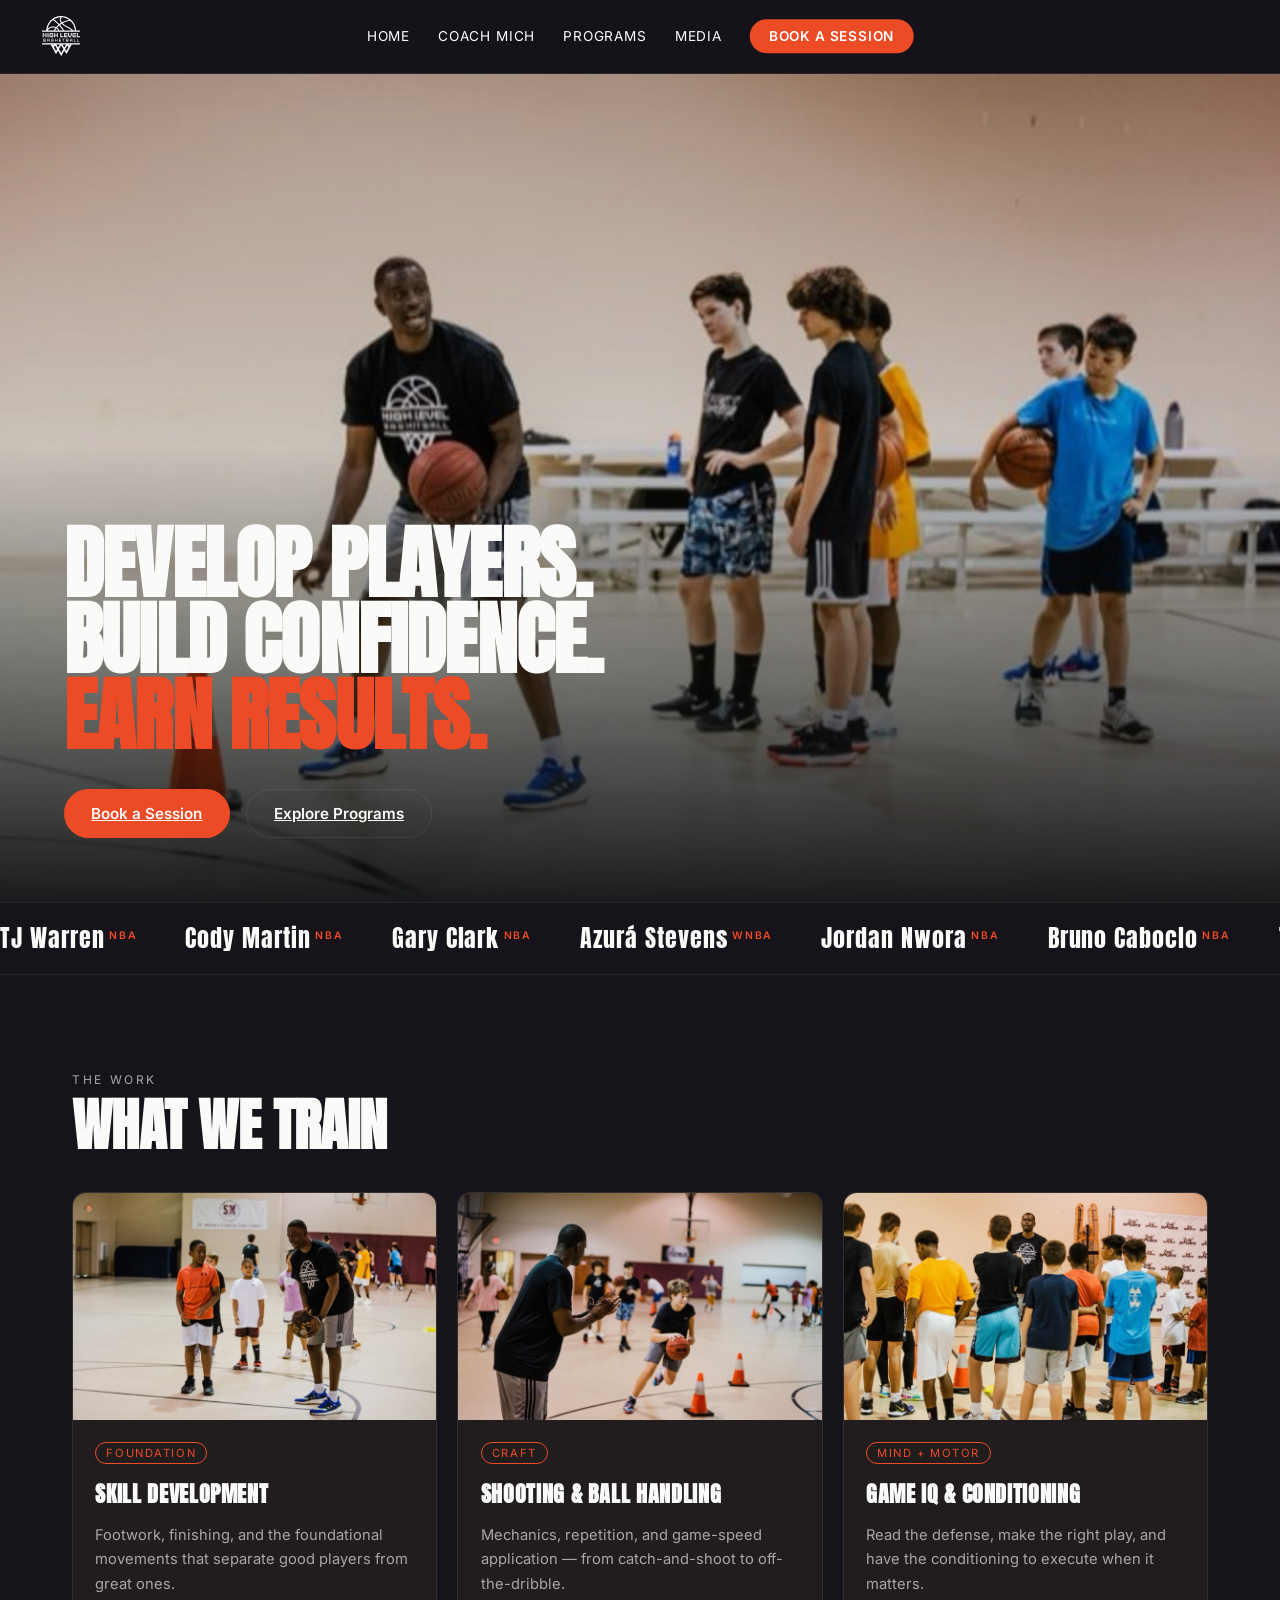
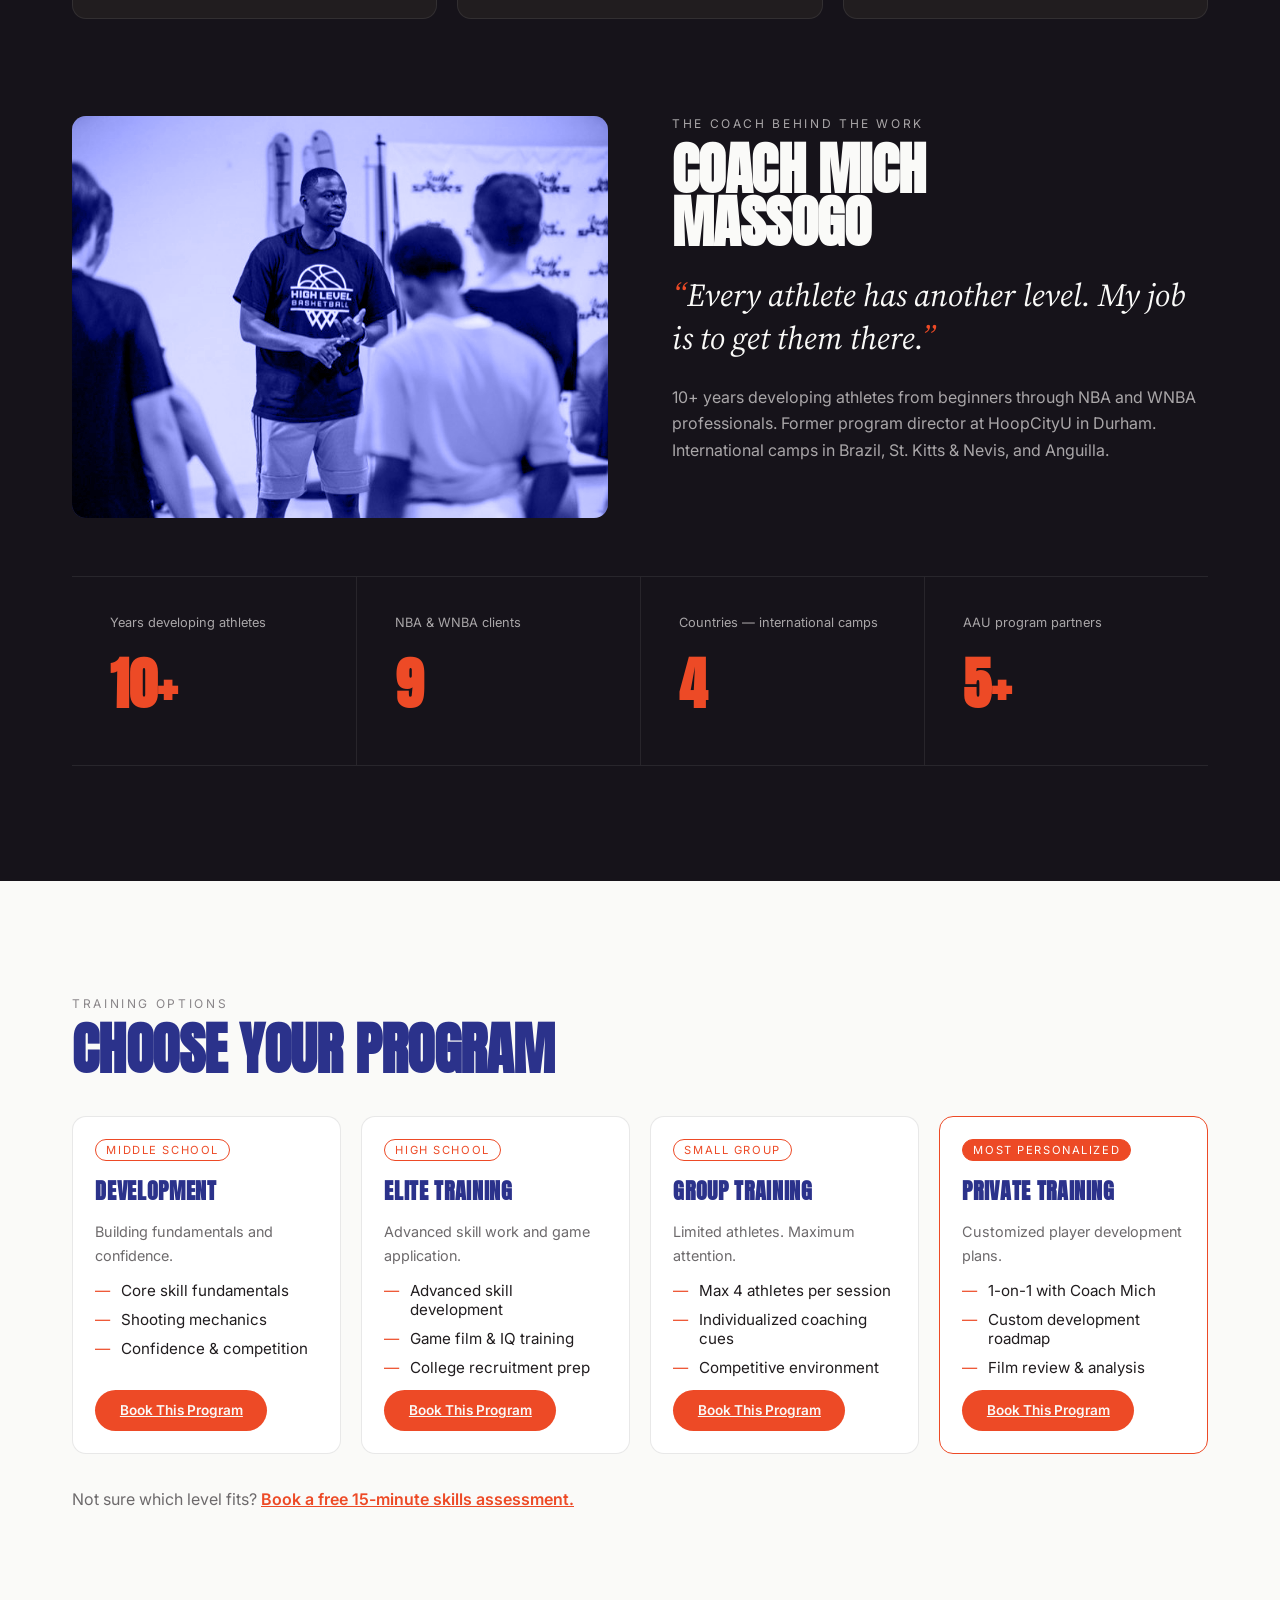
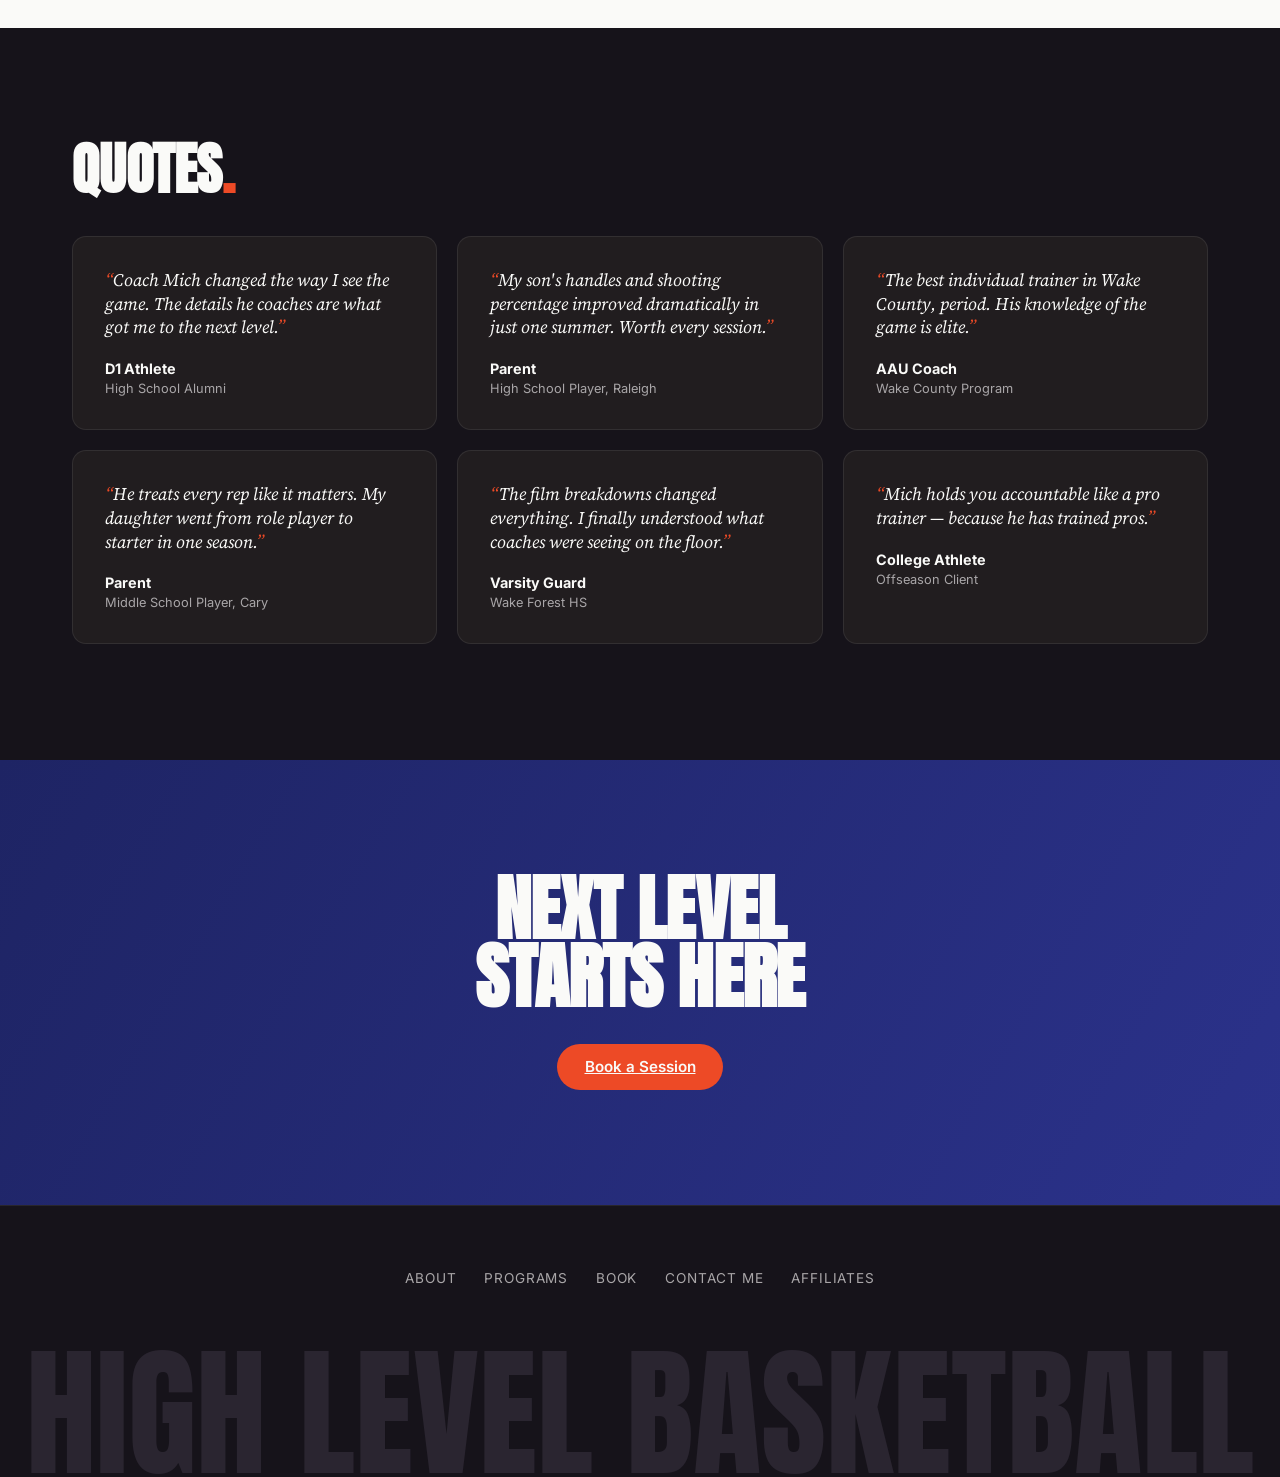
==== index.html @ a4c31bb7 "High Level Basketball site preview Co-Authored-By: Claude Fable 5 <noreply@anthropic.com>" ====
<!doctype html>
<html lang="en">
<head>
  <meta charset="utf-8">
  <meta name="viewport" content="width=device-width, initial-scale=1">
  <title>High Level Basketball — Player Development in Wake County, NC</title>
  <link rel="preconnect" href="https://fonts.googleapis.com">
  <link rel="preconnect" href="https://fonts.gstatic.com" crossorigin>
  <link href="https://fonts.googleapis.com/css2?family=Anton&family=Source+Serif+4:ital,opsz,wght@0,8..60,400;1,8..60,400;1,8..60,600&family=Inter:wght@400;500;600&display=swap" rel="stylesheet">
  <link rel="stylesheet" href="assets/custom.css">
  <style>
    * { margin: 0; box-sizing: border-box; }
    body { -webkit-font-smoothing: antialiased; }
    .wrap { max-width: 1200px; margin-inline: auto; padding-inline: clamp(1.25rem, 4vw, 2rem); }
    .muted { color: var(--hlt-ink-dim); line-height: 1.65; }
    .grid-2 { display: grid; gap: clamp(2rem, 5vw, 4rem); grid-template-columns: repeat(auto-fit, minmax(320px, 1fr)); align-items: center; }
    .card-thumb { aspect-ratio: 16/10; overflow: hidden; }
    .card-thumb img { width: 100%; height: 100%; object-fit: cover; transition: transform 600ms var(--hlt-ease); }
    .hlt-card:hover .card-thumb img { transform: scale(1.04); }
    .card-body { padding: 1.4rem; display: grid; gap: .85rem; justify-items: start; }
    .card-body h3 { font-family: var(--hlt-font-display); font-size: 1.35rem; letter-spacing: .03em; text-transform: uppercase; }
    .testimonials { display: grid; gap: 1.25rem; grid-template-columns: repeat(auto-fit, minmax(300px, 1fr)); }
    .t-card { background: var(--hlt-surface); border: 1px solid var(--hlt-line); border-radius: 14px; padding: 2rem; display: grid; gap: 1.25rem; align-content: start; }
    .t-card cite { font-style: normal; }
    .t-card cite strong { display: block; font-size: .9rem; }
    .t-card cite span { font-size: .8rem; color: var(--hlt-ink-dim); }
    .cta-band { background: linear-gradient(120deg, var(--hlt-blue-dark), var(--hlt-blue)); text-align: center; }
    .hero-logo { width: clamp(72px, 9vw, 110px); margin-bottom: 1.5rem; }
    .hero-loc { display: flex; align-items: center; gap: .5em; }
    .hero-loc::before { content: ''; width: 8px; height: 8px; border-radius: 50%; background: var(--hlt-accent); }
    /* Coach: text column starts at the top edge of the photo */
    #coach .grid-2 { align-items: start; }
    /* Programs: equal-height cards, CTA pinned to bottom so all
       "Book This Program" buttons sit on the same line per row */
    #programs .hlt-card { display: flex; flex-direction: column; }
    #programs .card-body { flex: 1; display: flex; flex-direction: column; align-items: flex-start; gap: .85rem; }
    #programs .card-body .hlt-btn { margin-top: auto; }
    /* Results fold-in: alumni wall + path (from the retired Results page) */
    .alumni-grid { display: grid; gap: 1px; background: var(--hlt-line); border: 1px solid var(--hlt-line); border-radius: 14px; overflow: hidden; grid-template-columns: repeat(auto-fill, minmax(220px, 1fr)); }
    .alum { background: var(--hlt-bg); padding: 1.6rem 1.5rem; display: grid; gap: .35rem; transition: background var(--hlt-dur) var(--hlt-ease); }
    .alum:hover { background: var(--hlt-surface); }
    .alum strong { font-family: var(--hlt-font-display); font-size: 1.25rem; letter-spacing: .03em; text-transform: uppercase; }
    .alum .league { font-size: .68rem; font-weight: 600; letter-spacing: .18em; color: var(--hlt-accent); }
    .alum.d1 .league, .alum.pro .league { color: var(--hlt-ink-dim); }
    a.alum-cta { text-decoration: none; color: inherit; background: var(--hlt-accent); }
    a.alum-cta:hover { background: var(--hlt-accent); filter: brightness(1.08); }
    a.alum-cta strong { color: #fff; }
    a.alum-cta .league { color: rgba(255,255,255,.85); }
  </style>
</head>
<body data-hlt-theme="dark">

  <nav class="hlt-nav">
    <a class="hlt-nav__logo" href="index.html"><img src="assets/hlb-logo-mono-white.svg" alt="High Level Basketball"></a>
    <div class="hlt-nav__links">
      <a href="index.html" aria-current="page">Home</a>
      <a href="#coach">Coach Mich</a>
      <a href="#programs">Programs</a>
      <a href="film-room.html">Media</a>
      <a class="hlt-btn" href="book.html" style="padding:.65em 1.4em">Book a Session</a>
    </div>
  </nav>

  <!-- HERO — fog film + fragment logo-build overlay + CSS text sequence.
       (The one-film cinematic take is archived at assets/video/hero-sequence.mp4;
       its hoop-energy moment is earmarked for reuse.) -->
  <header class="hlt-hero" id="hero">
    <div class="hlt-hero__media">
      <video autoplay muted playsinline poster="assets/img/hlb-photo-1.jpg">
        <source src="assets/hero-loop.mp4" type="video/mp4">
      </video>
    </div>
    <video class="hlt-brand-video" autoplay muted playsinline aria-hidden="true">
      <source src="assets/logo-build.mp4" type="video/mp4">
    </video>
    <div data-hlt-scrollseq>
      <h1 class="hlt-display" style="font-size:clamp(2.5rem,7vw,5rem)">
        <span class="hlt-seq" data-hlt-step="1">Develop players.</span><br>
        <span data-hlt-step="1" data-hlt-build="0.55" data-hlt-build-step="0.07">Build confidence.</span><br>
        <span class="hlt-seq" data-hlt-step="1" style="color:var(--hlt-accent); animation-delay:1.7s"><span class="hlt-earn" style="animation-delay:2.5s">Earn</span> results.</span>
      </h1>
      <div class="hlt-seq" data-hlt-step="1" style="display:flex; gap:1rem; margin-top:2.25rem; flex-wrap:wrap; animation-delay:2.9s">
        <a class="hlt-btn" href="book.html">Book a Session</a>
        <a class="hlt-btn hlt-btn--ghost" href="#programs">Explore Programs</a>
      </div>
    </div>
  </header>

  <!-- ALUMNI MARQUEE -->
  <div class="hlt-marquee" aria-label="Alumni">
    <div class="hlt-marquee__track">
      <span class="hlt-marquee__item">TJ Warren<small>NBA</small></span>
      <span class="hlt-marquee__item">Cody Martin<small>NBA</small></span>
      <span class="hlt-marquee__item">Gary Clark<small>NBA</small></span>
      <span class="hlt-marquee__item">Azurá Stevens<small>WNBA</small></span>
      <span class="hlt-marquee__item">Jordan Nwora<small>NBA</small></span>
      <span class="hlt-marquee__item">Bruno Caboclo<small>NBA</small></span>
      <span class="hlt-marquee__item">Terry Henderson<small>PRO</small></span>
      <span class="hlt-marquee__item">Dez Wells<small>D1</small></span>
      <span class="hlt-marquee__item">Cedric Simmons<small>NBA</small></span>
    </div>
    <div class="hlt-marquee__track" aria-hidden="true">
      <span class="hlt-marquee__item">TJ Warren<small>NBA</small></span>
      <span class="hlt-marquee__item">Cody Martin<small>NBA</small></span>
      <span class="hlt-marquee__item">Gary Clark<small>NBA</small></span>
      <span class="hlt-marquee__item">Azurá Stevens<small>WNBA</small></span>
      <span class="hlt-marquee__item">Jordan Nwora<small>NBA</small></span>
      <span class="hlt-marquee__item">Bruno Caboclo<small>NBA</small></span>
      <span class="hlt-marquee__item">Terry Henderson<small>PRO</small></span>
      <span class="hlt-marquee__item">Dez Wells<small>D1</small></span>
      <span class="hlt-marquee__item">Cedric Simmons<small>NBA</small></span>
    </div>
  </div>

  <!-- WHAT WE TRAIN -->
  <section class="hlt-section wrap" data-hlt-reveal style="padding-top:clamp(3.36rem,7.56vw,6.72rem); padding-bottom:clamp(1.68rem,3.78vw,3.36rem)">
    <p class="hlt-eyebrow" style="margin-bottom:.75rem">The work</p>
    <h2 class="hlt-display" style="font-size:clamp(2rem,5vw,3.5rem); margin-bottom:2.5rem">What we train</h2>
    <div class="hlt-cards">
      <article class="hlt-card">
        <div class="card-thumb"><img src="assets/img/hlb-photo-4.jpg" alt=""></div>
        <div class="card-body">
          <span class="hlt-card__tag">Foundation</span>
          <h3>Skill Development</h3>
          <p class="muted" style="font-size:.92rem">Footwork, finishing, and the foundational movements that separate good players from great ones.</p>
        </div>
      </article>
      <article class="hlt-card">
        <div class="card-thumb"><img src="assets/img/hlb-photo-2.jpg" alt=""></div>
        <div class="card-body">
          <span class="hlt-card__tag">Craft</span>
          <h3>Shooting &amp; Ball Handling</h3>
          <p class="muted" style="font-size:.92rem">Mechanics, repetition, and game-speed application — from catch-and-shoot to off-the-dribble.</p>
        </div>
      </article>
      <article class="hlt-card">
        <div class="card-thumb"><img src="assets/img/hlb-photo-7.jpg" alt=""></div>
        <div class="card-body">
          <span class="hlt-card__tag">Mind + Motor</span>
          <h3>Game IQ &amp; Conditioning</h3>
          <p class="muted" style="font-size:.92rem">Read the defense, make the right play, and have the conditioning to execute when it matters.</p>
        </div>
      </article>
    </div>
  </section>

  <!-- COACH -->
  <section id="coach" class="hlt-section wrap" data-hlt-reveal style="padding-top:clamp(1.68rem,3.78vw,3.36rem); padding-bottom:clamp(1rem,2.25vw,2rem)">
    <div class="grid-2">
      <div class="hlt-duotone" style="aspect-ratio:4/3">
        <img src="assets/img/hlb-photo-6.jpg" alt="Coach Mich Massogo coaching a group session">
      </div>
      <div>
        <p class="hlt-eyebrow" style="margin-bottom:.75rem">The coach behind the work</p>
        <h2 class="hlt-display" style="font-size:clamp(2rem,5vw,3.5rem)">Coach Mich<br>Massogo</h2>
        <p class="hlt-quote" style="margin:1.5rem 0">Every athlete has another level. My job is to get them there.</p>
        <p class="muted">10+ years developing athletes from beginners through NBA and WNBA professionals. Former program director at HoopCityU in Durham. International camps in Brazil, St. Kitts &amp; Nevis, and Anguilla.</p>
      </div>
    </div>
  </section>

  <!-- PROOF BAR -->
  <section class="hlt-section wrap" data-hlt-reveal style="padding-top:clamp(1rem,2.25vw,2rem)">
    <div class="hlt-stats">
      <div class="hlt-stat">
        <p class="hlt-stat__label">Years developing athletes</p>
        <p class="hlt-stat__value"><span data-hlt-count="10" data-hlt-suffix="+">0</span></p>
      </div>
      <div class="hlt-stat">
        <p class="hlt-stat__label">NBA &amp; WNBA clients</p>
        <p class="hlt-stat__value"><span data-hlt-count="9">0</span></p>
      </div>
      <div class="hlt-stat">
        <p class="hlt-stat__label">Countries — international camps</p>
        <p class="hlt-stat__value"><span data-hlt-count="4">0</span></p>
      </div>
      <div class="hlt-stat">
        <p class="hlt-stat__label">AAU program partners</p>
        <p class="hlt-stat__value"><span data-hlt-count="5" data-hlt-suffix="+">0</span></p>
      </div>
    </div>
  </section>

  <!-- PROGRAMS -->
  <section id="programs" class="hlt-section hlt-paper">
    <div class="wrap" data-hlt-reveal>
      <p class="hlt-eyebrow" style="margin-bottom:.75rem">Training options</p>
      <h2 class="hlt-display" style="font-size:clamp(2rem,5vw,3.5rem); color:var(--hlt-blue); margin-bottom:2.5rem">Choose your program</h2>
      <div class="hlt-cards" style="grid-template-columns:repeat(auto-fill,minmax(250px,1fr))">
        <article class="hlt-card">
          <div class="card-body">
            <span class="hlt-card__tag">Middle School</span>
            <h3 style="color:var(--hlt-blue)">Development</h3>
            <p class="muted" style="font-size:.9rem">Building fundamentals and confidence.</p>
            <ul class="hlt-list" style="color:#211d1f; font-size:.85rem">
              <li>Core skill fundamentals</li>
              <li>Shooting mechanics</li>
              <li>Confidence &amp; competition</li>
            </ul>
            <a class="hlt-btn" href="book.html" style="font-size:.85rem">Book This Program</a>
          </div>
        </article>
        <article class="hlt-card">
          <div class="card-body">
            <span class="hlt-card__tag">High School</span>
            <h3 style="color:var(--hlt-blue)">Elite Training</h3>
            <p class="muted" style="font-size:.9rem">Advanced skill work and game application.</p>
            <ul class="hlt-list" style="color:#211d1f; font-size:.85rem">
              <li>Advanced skill development</li>
              <li>Game film &amp; IQ training</li>
              <li>College recruitment prep</li>
            </ul>
            <a class="hlt-btn" href="book.html" style="font-size:.85rem">Book This Program</a>
          </div>
        </article>
        <article class="hlt-card">
          <div class="card-body">
            <span class="hlt-card__tag">Small Group</span>
            <h3 style="color:var(--hlt-blue)">Group Training</h3>
            <p class="muted" style="font-size:.9rem">Limited athletes. Maximum attention.</p>
            <ul class="hlt-list" style="color:#211d1f; font-size:.85rem">
              <li>Max 4 athletes per session</li>
              <li>Individualized coaching cues</li>
              <li>Competitive environment</li>
            </ul>
            <a class="hlt-btn" href="book.html" style="font-size:.85rem">Book This Program</a>
          </div>
        </article>
        <article class="hlt-card" style="border-color:var(--hlt-accent)">
          <div class="card-body">
            <span class="hlt-card__tag" style="background:var(--hlt-accent); color:#fff; border-color:var(--hlt-accent)">Most Personalized</span>
            <h3 style="color:var(--hlt-blue)">Private Training</h3>
            <p class="muted" style="font-size:.9rem">Customized player development plans.</p>
            <ul class="hlt-list" style="color:#211d1f; font-size:.85rem">
              <li>1-on-1 with Coach Mich</li>
              <li>Custom development roadmap</li>
              <li>Film review &amp; analysis</li>
            </ul>
            <a class="hlt-btn" href="book.html" style="font-size:.85rem">Book This Program</a>
          </div>
        </article>
      </div>
      <p class="muted" style="margin-top:2rem">Not sure which level fits? <a href="book.html" style="color:var(--hlt-accent); font-weight:600">Book a free 15-minute skills assessment.</a></p>
    </div>
  </section>

  <!-- QUOTES -->
  <section class="hlt-section wrap" data-hlt-reveal>
    <h2 class="hlt-display" style="font-size:clamp(2rem,5vw,3.5rem); margin-bottom:2.5rem">Quotes<span style="color:var(--hlt-accent)">.</span></h2>
    <div class="testimonials">
      <figure class="t-card">
        <blockquote class="hlt-quote" style="font-size:1.1rem">Coach Mich changed the way I see the game. The details he coaches are what got me to the next level.</blockquote>
        <cite><strong>D1 Athlete</strong><span>High School Alumni</span></cite>
      </figure>
      <figure class="t-card">
        <blockquote class="hlt-quote" style="font-size:1.1rem">My son's handles and shooting percentage improved dramatically in just one summer. Worth every session.</blockquote>
        <cite><strong>Parent</strong><span>High School Player, Raleigh</span></cite>
      </figure>
      <figure class="t-card">
        <blockquote class="hlt-quote" style="font-size:1.1rem">The best individual trainer in Wake County, period. His knowledge of the game is elite.</blockquote>
        <cite><strong>AAU Coach</strong><span>Wake County Program</span></cite>
      </figure>
      <!-- PLACEHOLDER QUOTES below — swap for real testimonials before launch -->
      <figure class="t-card">
        <blockquote class="hlt-quote" style="font-size:1.1rem">He treats every rep like it matters. My daughter went from role player to starter in one season.</blockquote>
        <cite><strong>Parent</strong><span>Middle School Player, Cary</span></cite>
      </figure>
      <figure class="t-card">
        <blockquote class="hlt-quote" style="font-size:1.1rem">The film breakdowns changed everything. I finally understood what coaches were seeing on the floor.</blockquote>
        <cite><strong>Varsity Guard</strong><span>Wake Forest HS</span></cite>
      </figure>
      <figure class="t-card">
        <blockquote class="hlt-quote" style="font-size:1.1rem">Mich holds you accountable like a pro trainer — because he has trained pros.</blockquote>
        <cite><strong>College Athlete</strong><span>Offseason Client</span></cite>
      </figure>
    </div>
  </section>

  <!-- CTA -->
  <section class="hlt-section cta-band">
    <div class="wrap" data-hlt-reveal>
      <h2 class="hlt-display" style="font-size:clamp(2.25rem,6vw,4.5rem)">Next Level<br>Starts Here</h2>
      <a class="hlt-btn" href="book.html" style="margin-top:2rem">Book a Session</a>
    </div>
  </section>

  <footer class="hlt-footer">
    <div class="wrap hlt-section--tight" style="display:flex; justify-content:center; align-items:center">
      <div class="hlt-nav__links" style="margin:0; white-space:nowrap">
        <a href="#coach">About</a>
        <a href="#programs">Programs</a>
        <a href="book.html">Book</a>
        <a href="#contact">Contact Me</a>
        <a href="#affiliates">Affiliates</a>
      </div>
    </div>
    <p class="hlt-footer__wordmark" aria-hidden="true">High Level Basketball</p>
  </footer>

  <script src="assets/custom.js"></script>
</body>
</html>
---- assets/custom.css ----
/* ============================================================
   HIGH LEVEL TRAINING — Design System (DUDA code injection)
   Deploy: DUDA > Site Settings > Site HTML > HEAD (inside <style>)
   Scope: all rules prefixed with .hlt- or targeting [data-hlt-*]
   so DUDA editor chrome is never affected.
   ============================================================ */

:root {
  /* Canvas — deepened from brand ink #211d1f */
  --hlt-bg: #16131a;
  --hlt-surface: #211d1f;
  --hlt-surface-2: #2a2530;
  --hlt-line: rgba(255, 255, 255, 0.08);

  /* Ink */
  --hlt-ink: #fafaf8;   /* brand paper */
  --hlt-ink-dim: #a9a6a8; /* brand gray */

  /* Brand accents (extracted from HLB logo + site tokens) */
  --hlt-accent: #ed4a26;        /* orange — action */
  --hlt-accent-ink: #fafaf8;
  --hlt-blue: #2b328b;          /* royal blue — atmosphere */
  --hlt-blue-dark: #1e2464;

  /* Type — matches live site stack */
  --hlt-font-display: 'Anton', 'Archivo', system-ui, sans-serif;
  --hlt-font-body: 'Inter', system-ui, sans-serif;
  --hlt-font-serif: 'Source Serif 4', Georgia, serif;

  /* Motion */
  --hlt-ease: cubic-bezier(0.22, 1, 0.36, 1);
  --hlt-dur: 360ms;
}

/* ---------- Base overrides on DUDA canvas ---------- */
[data-hlt-theme] body,
body[data-hlt-theme] {
  background: var(--hlt-bg);
  color: var(--hlt-ink);
  font-family: var(--hlt-font-body);
}

/* ---------- Display type ---------- */
.hlt-display {
  font-family: var(--hlt-font-display);
  font-weight: 800;
  text-transform: uppercase;
  letter-spacing: -0.01em;
  line-height: 0.95;
  font-size: clamp(2.75rem, 8vw, 7rem);
}

.hlt-eyebrow {
  font-size: 0.75rem;
  letter-spacing: 0.22em;
  text-transform: uppercase;
  color: var(--hlt-ink-dim);
}

/* ---------- Hero (VanMoof pattern) ---------- */
.hlt-hero {
  position: relative;
  min-height: 92svh;
  display: grid;
  align-content: end;
  padding: clamp(1.5rem, 5vw, 4rem);
  overflow: hidden;
  isolation: isolate;
}
.hlt-hero__media {
  position: absolute;
  inset: 0;
  z-index: -1;
}
.hlt-hero__media video,
.hlt-hero__media img {
  width: 100%;
  height: 100%;
  object-fit: cover;
}
/* Continuous push toward the hoop — runs from frame one through the
   whole headline sequence, layered over the footage's own camera move */
.hlt-hero__media video {
  animation: hlt-hero-push 13s linear forwards;
  transform-origin: 50% 42%;
  will-change: transform;
}
@keyframes hlt-hero-push {
  from { transform: scale(1); }
  to   { transform: scale(1.16); }
}
@media (prefers-reduced-motion: reduce) {
  .hlt-hero__media video { animation: none; }
}
.hlt-hero__media::after {
  content: '';
  position: absolute;
  inset: 0;
  background: linear-gradient(180deg, rgba(10,11,13,.25) 0%, rgba(10,11,13,.05) 45%, rgba(10,11,13,.92) 100%);
}

/* ---------- Stat trio (Resend pattern) ---------- */
.hlt-stats {
  display: grid;
  grid-template-columns: repeat(auto-fit, minmax(220px, 1fr));
  border-block: 1px solid var(--hlt-line);
}
.hlt-stat {
  padding: clamp(1.5rem, 3vw, 3rem);
  border-inline-start: 1px solid var(--hlt-line);
  display: flex;
  flex-direction: column;
}
.hlt-stat:first-child { border-inline-start: 0; }
.hlt-stat__label {
  font-size: 0.8rem;
  color: var(--hlt-ink-dim);
  /* label takes the slack so every value sits on the same line
     regardless of how many lines the label wraps to */
  margin-bottom: auto;
  padding-bottom: 0.75rem;
}
.hlt-stat__value {
  font-family: var(--hlt-font-display);
  font-size: clamp(2rem, 4.5vw, 3.5rem);
  font-weight: 700;
  color: var(--hlt-accent);
  font-variant-numeric: tabular-nums;
}

/* ---------- Program cards (Webflow/ClassPass pattern) ---------- */
.hlt-cards {
  display: grid;
  grid-template-columns: repeat(auto-fill, minmax(280px, 1fr));
  gap: 1.25rem;
}
.hlt-card {
  background: var(--hlt-surface);
  border: 1px solid var(--hlt-line);
  border-radius: 14px;
  overflow: hidden;
  transition: transform var(--hlt-dur) var(--hlt-ease), border-color var(--hlt-dur) var(--hlt-ease);
}
.hlt-card:hover {
  transform: translateY(-6px);
  border-color: rgba(255, 255, 255, 0.2);
}
.hlt-card__tag {
  display: inline-block;
  font-size: 0.7rem;
  letter-spacing: 0.14em;
  text-transform: uppercase;
  color: var(--hlt-accent);
  border: 1px solid currentColor;
  border-radius: 999px;
  padding: 0.25em 0.9em;
}

/* ---------- Buttons ---------- */
.hlt-btn {
  display: inline-flex;
  align-items: center;
  gap: 0.6em;
  font-family: var(--hlt-font-body);
  font-weight: 600;
  font-size: 0.95rem;
  padding: 0.9em 1.8em;
  border-radius: 999px;
  background: var(--hlt-accent);
  color: var(--hlt-accent-ink);
  border: 0;
  cursor: pointer;
  transition: transform var(--hlt-dur) var(--hlt-ease), filter var(--hlt-dur) var(--hlt-ease);
}
.hlt-btn:hover { transform: translateY(-2px); filter: brightness(1.08); }
.hlt-btn--ghost {
  background: transparent;
  color: var(--hlt-ink);
  border: 1px solid var(--hlt-line);
}

/* ---------- Scroll entrance (JS adds .is-in) ---------- */
[data-hlt-reveal] {
  opacity: 0;
  transform: translateY(24px);
  transition: opacity 600ms var(--hlt-ease), transform 600ms var(--hlt-ease);
}
[data-hlt-reveal].is-in {
  opacity: 1;
  transform: none;
}

@media (prefers-reduced-motion: reduce) {
  [data-hlt-reveal] { opacity: 1; transform: none; transition: none; }
  .hlt-card, .hlt-btn { transition: none; }
}

/* ============================================================
   v0.2 — concept components (nav, marquee, duotone, quote,
   paper section, forms, footer)
   ============================================================ */

/* ---------- Nav ---------- */
.hlt-nav {
  position: sticky;
  position: -webkit-sticky;
  top: 0;
  z-index: 50;
  display: flex;
  align-items: center;
  gap: 2rem;
  padding: 0.9rem clamp(1.25rem, 4vw, 2.5rem);
  background: color-mix(in srgb, var(--hlt-bg) 82%, transparent);
  backdrop-filter: blur(14px);
  -webkit-backdrop-filter: blur(14px);
  border-bottom: 1px solid var(--hlt-line);
}
.hlt-nav__logo img { height: 44px; width: auto; display: block; }
.hlt-nav__links {
  display: flex;
  gap: 1.75rem;
  margin-inline-start: auto;
  align-items: center;
}
.hlt-nav__links a {
  color: var(--hlt-ink-dim);
  text-decoration: none;
  font-size: 0.85rem;
  letter-spacing: 0.06em;
  text-transform: uppercase;
  transition: color var(--hlt-dur) var(--hlt-ease);
}
.hlt-nav__links a:hover, .hlt-nav__links a[aria-current="page"] { color: var(--hlt-ink); }
/* top nav bar links: bright white (footer reuse keeps the dimmer tone) */
.hlt-nav .hlt-nav__links a { color: #ffffff; }
/* nav links centered on the page; logo stays left-justified */
.hlt-nav .hlt-nav__links {
  position: absolute;
  left: 50%;
  top: 50%;
  transform: translate(-50%, -50%);
  margin: 0;
  white-space: nowrap;
}

/* ---------- Marquee (alumni ticker) ---------- */
.hlt-marquee {
  overflow: hidden;
  border-block: 1px solid var(--hlt-line);
  padding-block: 1.1rem;
  display: flex;
}
.hlt-marquee__track {
  display: flex;
  gap: 3rem;
  flex-shrink: 0;
  min-width: 100%;
  justify-content: space-around;
  align-items: baseline;
  animation: hlt-marquee 32s linear infinite;
  padding-inline-end: 3rem;
}
.hlt-marquee:hover .hlt-marquee__track { animation-play-state: paused; }
.hlt-marquee__item {
  font-family: var(--hlt-font-display);
  font-size: 1.5rem;
  letter-spacing: 0.04em;
  white-space: nowrap;
  color: var(--hlt-ink);
}
.hlt-marquee__item small {
  font-family: var(--hlt-font-body);
  font-size: 0.65rem;
  font-weight: 600;
  letter-spacing: 0.18em;
  color: var(--hlt-accent);
  vertical-align: super;
  margin-inline-start: 0.4em;
}
@keyframes hlt-marquee { to { transform: translateX(-100%); } }
@media (prefers-reduced-motion: reduce) {
  .hlt-marquee__track { animation: none; }
}

/* ---------- Duotone imagery ---------- */
.hlt-duotone {
  position: relative;
  overflow: hidden;
  border-radius: 14px;
  isolation: isolate;
}
.hlt-duotone img {
  display: block;
  width: 100%;
  height: 100%;
  object-fit: cover;
  filter: grayscale(1) contrast(1.05);
}
.hlt-duotone::after {
  content: '';
  position: absolute;
  inset: 0;
  background: var(--hlt-blue);
  mix-blend-mode: color;
}
.hlt-duotone--orange::after { background: var(--hlt-accent); }

/* ---------- Serif pull-quote ---------- */
.hlt-quote {
  font-family: var(--hlt-font-serif);
  font-style: italic;
  font-size: clamp(1.35rem, 2.6vw, 2rem);
  line-height: 1.35;
  color: var(--hlt-ink);
}
.hlt-quote::before { content: '\201C'; color: var(--hlt-accent); }
.hlt-quote::after { content: '\201D'; color: var(--hlt-accent); }

/* ---------- Paper (light) section ---------- */
.hlt-paper {
  background: #fafaf8;
  color: #211d1f;
}
.hlt-paper .hlt-eyebrow { color: #8a8689; }
.hlt-paper .hlt-card {
  background: #ffffff;
  border-color: rgba(33, 29, 31, 0.1);
}
.hlt-paper .muted, .hlt-paper .hlt-stat__label { color: #6d6a6c; }

/* ---------- Section rhythm ---------- */
.hlt-section { padding-block: clamp(4rem, 9vw, 8rem); }
.hlt-section--tight { padding-block: clamp(2.5rem, 5vw, 4rem); }

/* ---------- Price row ---------- */
.hlt-price {
  font-family: var(--hlt-font-display);
  font-size: 1.6rem;
  color: var(--hlt-ink);
}
.hlt-price small { font-family: var(--hlt-font-body); font-size: 0.8rem; color: var(--hlt-ink-dim); }

/* ---------- Feature list ---------- */
.hlt-list { list-style: none; padding: 0; margin: 0; display: grid; gap: 0.6rem; }
.hlt-list li { display: flex; gap: 0.7em; align-items: baseline; font-size: 0.95rem; }
.hlt-list li::before { content: '—'; color: var(--hlt-accent); flex-shrink: 0; }

/* ---------- Form (Book page) ---------- */
.hlt-field { display: grid; gap: 0.45rem; }
.hlt-field label {
  font-size: 0.72rem;
  letter-spacing: 0.16em;
  text-transform: uppercase;
  color: var(--hlt-ink-dim);
}
.hlt-field input, .hlt-field select, .hlt-field textarea {
  background: var(--hlt-surface);
  border: 1px solid var(--hlt-line);
  border-radius: 10px;
  color: var(--hlt-ink);
  font: inherit;
  padding: 0.85em 1em;
  transition: border-color var(--hlt-dur) var(--hlt-ease);
}
.hlt-field input:focus, .hlt-field select:focus, .hlt-field textarea:focus {
  outline: none;
  border-color: var(--hlt-accent);
}

/* ---------- Big footer wordmark ---------- */
.hlt-footer { border-top: 1px solid var(--hlt-line); overflow: hidden; }
.hlt-footer__wordmark {
  text-align: center;
  font-family: var(--hlt-font-display);
  font-size: clamp(3rem, 11vw, 9rem);
  line-height: 0.9;
  text-transform: uppercase;
  color: var(--hlt-surface-2);
  white-space: nowrap;
  user-select: none;
}

/* ============================================================
   v0.3 — hero smoke-intro sequence
   Brand wordmark condenses out of the fog, dissolves, then the
   headline lines materialize in turn and persist.
   ============================================================ */
.hlt-smoke-brand {
  position: absolute;
  inset: 0;
  display: grid;
  place-items: center;
  text-align: center;
  pointer-events: none;
  opacity: 0;
  animation: hlt-smoke-brand 6.6s ease-in-out forwards;
}

/* Higgsfield logo-build film overlay: white-on-dark footage screened
   over the hero fog video, so the dark ground vanishes and only the
   machine + emblem read. Plays once; final frame is empty dark. */
.hlt-brand-video {
  position: absolute;
  left: 50%;
  top: 40%;
  transform: translate(-50%, -50%);
  width: min(74%, 880px);
  mix-blend-mode: screen;
  pointer-events: none;
  /* crush the film's near-black ground to true black so the screen
     blend leaves no visible rectangle over the fog */
  filter: contrast(1.18) brightness(0.92);
  transition: opacity 1.2s var(--hlt-ease), visibility 0s 1.2s;
}
.hlt-brand-video.is-done { opacity: 0; visibility: hidden; }
@keyframes hlt-smoke-brand {
  0%   { opacity: 0; filter: blur(28px); letter-spacing: 0.18em; transform: scale(1.12); }
  48%  { opacity: 1; filter: blur(0);    letter-spacing: 0.02em; transform: scale(1); }
  68%  { opacity: 1; filter: blur(0); }
  100% { opacity: 0; filter: blur(16px); transform: scale(1.03); }
}

/* "Constructed" line — reversed deconstruction: letters start scattered
   in space (JS assigns per-letter --bx/--by/--br offsets) and converge
   into position like a structure assembling. */
/* hide the raw line from first paint until JS has split it into
   individually-hidden letters — prevents a ghost flash before scripts
   at the end of the document execute */
[data-hlt-build] { opacity: 0; }
[data-hlt-build].is-split { opacity: 1; }

/* scroll-gated sequences: with zero delays, animations would start
   running at first paint and be caught mid-flight when the end-of-body
   script pauses them (a frozen ghost). Pause them at the stylesheet
   level instead — the per-step JS sets inline animation-play-state:
   running, which overrides this. Reduced-motion CSS (animation: none,
   opacity: 1) is unaffected. */
[data-hlt-scrollseq] .hlt-seq,
[data-hlt-scrollseq] .hlt-build-letter,
[data-hlt-scrollseq] .hlt-earn {
  animation-play-state: paused;
}
.hlt-build-word { display: inline-block; white-space: nowrap; }
.hlt-build-letter {
  display: inline-block;
  opacity: 0;
  animation: hlt-build-in 0.75s cubic-bezier(0.22, 1, 0.36, 1) forwards;
}
@keyframes hlt-build-in {
  0% {
    opacity: 0;
    transform: translate(var(--bx, 0), var(--by, -0.7em)) rotate(var(--br, 0deg)) scale(1.08);
    filter: blur(7px);
  }
  55%  { opacity: 1; filter: blur(1px); }
  82%  { transform: translate(0, 0.04em) rotate(0deg) scale(0.995); filter: blur(0); }
  100% { opacity: 1; transform: none; filter: none; }
}

/* "Earn" emphasis — one flash, grows, returns to normal size.
   will-change promotes the span to its own layer so the text scales as
   a composited texture (no per-frame re-rasterization jitter); the curve
   is a single smooth rise-and-fall with no intermediate waypoints. */
.hlt-earn {
  display: inline-block;
  transform-origin: center bottom;
  will-change: transform, filter;
  backface-visibility: hidden;
  animation: hlt-earn-pop 1.2s cubic-bezier(0.35, 0, 0.25, 1) forwards;
}
@keyframes hlt-earn-pop {
  0%   { transform: scale(1);    filter: brightness(1); }
  30%  { transform: scale(1.18); filter: brightness(2.2) saturate(0.45); }
  100% { transform: scale(1);    filter: brightness(1); }
}

.hlt-seq {
  display: inline-block;
  opacity: 0;
  animation: hlt-smoke-in 1.4s var(--hlt-ease) forwards;
}
@keyframes hlt-smoke-in {
  from { opacity: 0; filter: blur(20px); transform: translateY(16px) scale(1.04); }
  60%  { opacity: 1; }
  to   { opacity: 1; filter: blur(0); transform: none; }
}

@media (prefers-reduced-motion: reduce) {
  .hlt-smoke-brand { animation: none; opacity: 0; }
  .hlt-seq, .hlt-build-letter { animation: none; opacity: 1; filter: none; transform: none; }
  .hlt-earn { animation: none; transform: none; }
}

/* ============================================================
   v0.4 — Film Room gallery: filter pills, masonry grid, lightbox
   ============================================================ */
.hlt-filters { display: flex; gap: 0.6rem; flex-wrap: wrap; }
.hlt-filter {
  font: 600 0.78rem/1 var(--hlt-font-body);
  letter-spacing: 0.12em;
  text-transform: uppercase;
  color: var(--hlt-ink-dim);
  background: transparent;
  border: 1px solid var(--hlt-line);
  border-radius: 999px;
  padding: 0.65em 1.3em;
  cursor: pointer;
  transition: color var(--hlt-dur) var(--hlt-ease), border-color var(--hlt-dur) var(--hlt-ease);
}
.hlt-filter:hover { color: var(--hlt-ink); }
.hlt-filter.is-active { color: var(--hlt-accent); border-color: var(--hlt-accent); }

.hlt-gallery { columns: 3 280px; column-gap: 1rem; }
.hlt-gallery__item {
  break-inside: avoid;
  margin-bottom: 1rem;
  position: relative;
  border-radius: 12px;
  overflow: hidden;
  cursor: zoom-in;
  background: var(--hlt-surface);
}
.hlt-gallery__item img, .hlt-gallery__item video {
  display: block;
  width: 100%;
  transition: transform 600ms var(--hlt-ease), opacity var(--hlt-dur) var(--hlt-ease);
}
.hlt-gallery__item:hover img, .hlt-gallery__item:hover video { transform: scale(1.04); }
.hlt-gallery__item.is-hidden { display: none; }
.hlt-gallery__item .tag {
  position: absolute;
  left: 0.75rem;
  bottom: 0.75rem;
  font: 600 0.62rem/1 var(--hlt-font-body);
  letter-spacing: 0.16em;
  text-transform: uppercase;
  color: #fff;
  background: rgba(22, 19, 26, 0.72);
  backdrop-filter: blur(6px);
  border-radius: 999px;
  padding: 0.5em 1em;
  pointer-events: none;
}
.hlt-gallery__item .play {
  position: absolute;
  inset: 0;
  display: grid;
  place-items: center;
  pointer-events: none;
}
.hlt-gallery__item .play::after {
  content: '';
  width: 56px; height: 56px;
  border-radius: 50%;
  background: rgba(237, 74, 38, 0.92);
  clip-path: none;
  background-image: linear-gradient(0,transparent,transparent);
}
.hlt-gallery__item .play::before {
  content: '';
  position: absolute;
  z-index: 1;
  width: 0; height: 0;
  border-style: solid;
  border-width: 10px 0 10px 17px;
  border-color: transparent transparent transparent #fff;
  translate: 3px 0;
}

.hlt-lightbox {
  position: fixed;
  inset: 0;
  z-index: 100;
  display: none;
  place-items: center;
  background: rgba(10, 8, 12, 0.94);
  backdrop-filter: blur(8px);
  padding: clamp(1rem, 4vw, 3rem);
}
.hlt-lightbox.is-open { display: grid; }
.hlt-lightbox img, .hlt-lightbox video {
  max-width: min(92vw, 1200px);
  max-height: 84vh;
  border-radius: 12px;
}
.hlt-lightbox__close, .hlt-lightbox__nav {
  position: absolute;
  background: rgba(255, 255, 255, 0.08);
  border: 1px solid var(--hlt-line);
  color: var(--hlt-ink);
  border-radius: 50%;
  width: 46px; height: 46px;
  font-size: 1.2rem;
  line-height: 1;
  cursor: pointer;
  display: grid;
  place-items: center;
  transition: background var(--hlt-dur) var(--hlt-ease);
}
.hlt-lightbox__close:hover, .hlt-lightbox__nav:hover { background: rgba(237, 74, 38, 0.85); }
.hlt-lightbox__close { top: 1.25rem; right: 1.25rem; }
.hlt-lightbox__nav.prev { left: 1.25rem; top: 50%; translate: 0 -50%; }
.hlt-lightbox__nav.next { right: 1.25rem; top: 50%; translate: 0 -50%; }


/* anchor targets clear the sticky nav */
section[id], header[id] { scroll-margin-top: 84px; }

/* ============================================================
   v0.7 — contact popover: materializes from the trigger point.
   Fields assemble as scattered fragments (the site's signature
   motion), backdrop fogs the page, orange pulse on landing.
   ============================================================ */
.hlt-contact { position: absolute; inset: 0; z-index: 120; }
.hlt-contact[hidden] { display: none; }
.hlt-contact__backdrop {
  position: absolute;
  inset: 0;
  background: rgba(10, 8, 12, 0.55);
  backdrop-filter: blur(0px);
  -webkit-backdrop-filter: blur(0px);
  opacity: 0;
  transition: opacity 0.45s var(--hlt-ease), backdrop-filter 0.45s var(--hlt-ease);
}
.hlt-contact.is-in .hlt-contact__backdrop {
  opacity: 1;
  backdrop-filter: blur(7px);
  -webkit-backdrop-filter: blur(7px);
}
.hlt-contact__panel {
  position: absolute;
  width: min(94vw, 420px);
  background: var(--hlt-surface);
  border: 1px solid var(--hlt-line);
  border-radius: 18px;
  padding: 1.6rem;
  display: grid;
  gap: 0.95rem;
  transform-origin: 50% 110%; /* grows up out of the trigger */
  opacity: 0;
}
.hlt-contact.is-in .hlt-contact__panel {
  animation: hlt-pop-in 0.55s var(--hlt-ease) forwards,
             hlt-pop-pulse 0.9s var(--hlt-ease) 0.75s;
}
.hlt-contact.is-closing .hlt-contact__panel {
  opacity: 1;
  animation: hlt-pop-out 0.28s var(--hlt-ease) forwards;
}
.hlt-contact.is-closing .hlt-contact__backdrop { opacity: 0; backdrop-filter: blur(0); -webkit-backdrop-filter: blur(0); }
@keyframes hlt-pop-in {
  0%   { opacity: 0; transform: scale(0.82); filter: blur(12px); }
  100% { opacity: 1; transform: scale(1); filter: none; }
}
@keyframes hlt-pop-out {
  to { opacity: 0; transform: scale(0.9); filter: blur(10px); }
}
@keyframes hlt-pop-pulse {
  0%   { box-shadow: 0 0 0 0 rgba(237, 74, 38, 0.55); }
  100% { box-shadow: 0 0 0 22px rgba(237, 74, 38, 0); }
}
.hlt-contact__panel .frag { opacity: 0; }
.hlt-contact.is-in .frag {
  animation: hlt-frag-in 0.6s cubic-bezier(0.22, 1, 0.36, 1) forwards;
}
@keyframes hlt-frag-in {
  0%   { opacity: 0; transform: translate(var(--fx, 0), var(--fy, 16px)) rotate(var(--fr, 0deg)); filter: blur(7px); }
  60%  { opacity: 1; }
  100% { opacity: 1; transform: none; filter: none; }
}
.hlt-contact__close {
  position: absolute;
  top: 0.8rem;
  right: 0.8rem;
  width: 34px;
  height: 34px;
  border-radius: 50%;
  border: 1px solid var(--hlt-line);
  background: transparent;
  color: var(--hlt-ink);
  font-size: 1.1rem;
  line-height: 1;
  cursor: pointer;
  display: grid;
  place-items: center;
}
.hlt-contact__close:hover { background: var(--hlt-accent); border-color: var(--hlt-accent); }
.hlt-contact__title {
  font-family: var(--hlt-font-display);
  font-size: 1.6rem;
  text-transform: uppercase;
  letter-spacing: 0.02em;
}
.hlt-contact__check {
  display: flex;
  align-items: center;
  gap: 0.6em;
  font-size: 0.9rem;
  cursor: pointer;
  user-select: none;
}
.hlt-contact__check input {
  appearance: none;
  width: 20px;
  height: 20px;
  border: 1px solid var(--hlt-line);
  border-radius: 6px;
  background: var(--hlt-bg);
  cursor: pointer;
  display: grid;
  place-items: center;
  transition: border-color var(--hlt-dur) var(--hlt-ease), background var(--hlt-dur) var(--hlt-ease);
}
.hlt-contact__check input:checked { background: var(--hlt-accent); border-color: var(--hlt-accent); }
.hlt-contact__check input:checked::after {
  content: '';
  width: 10px; height: 6px;
  border: 2px solid #fff;
  border-top: 0; border-right: 0;
  transform: rotate(-45deg) translateY(-1px);
}
/* inputs at 16px so iOS never zoom-jumps the keyboard */
.hlt-contact__panel input, .hlt-contact__panel textarea { font-size: 16px; }
.hlt-contact__sent {
  text-align: center;
  display: grid;
  gap: 0.6rem;
  padding: 1.5rem 0;
}
@media (prefers-reduced-motion: reduce) {
  .hlt-contact.is-in .hlt-contact__panel,
  .hlt-contact.is-in .frag { animation: none; opacity: 1; }
  .hlt-contact__backdrop { transition: none; }
}
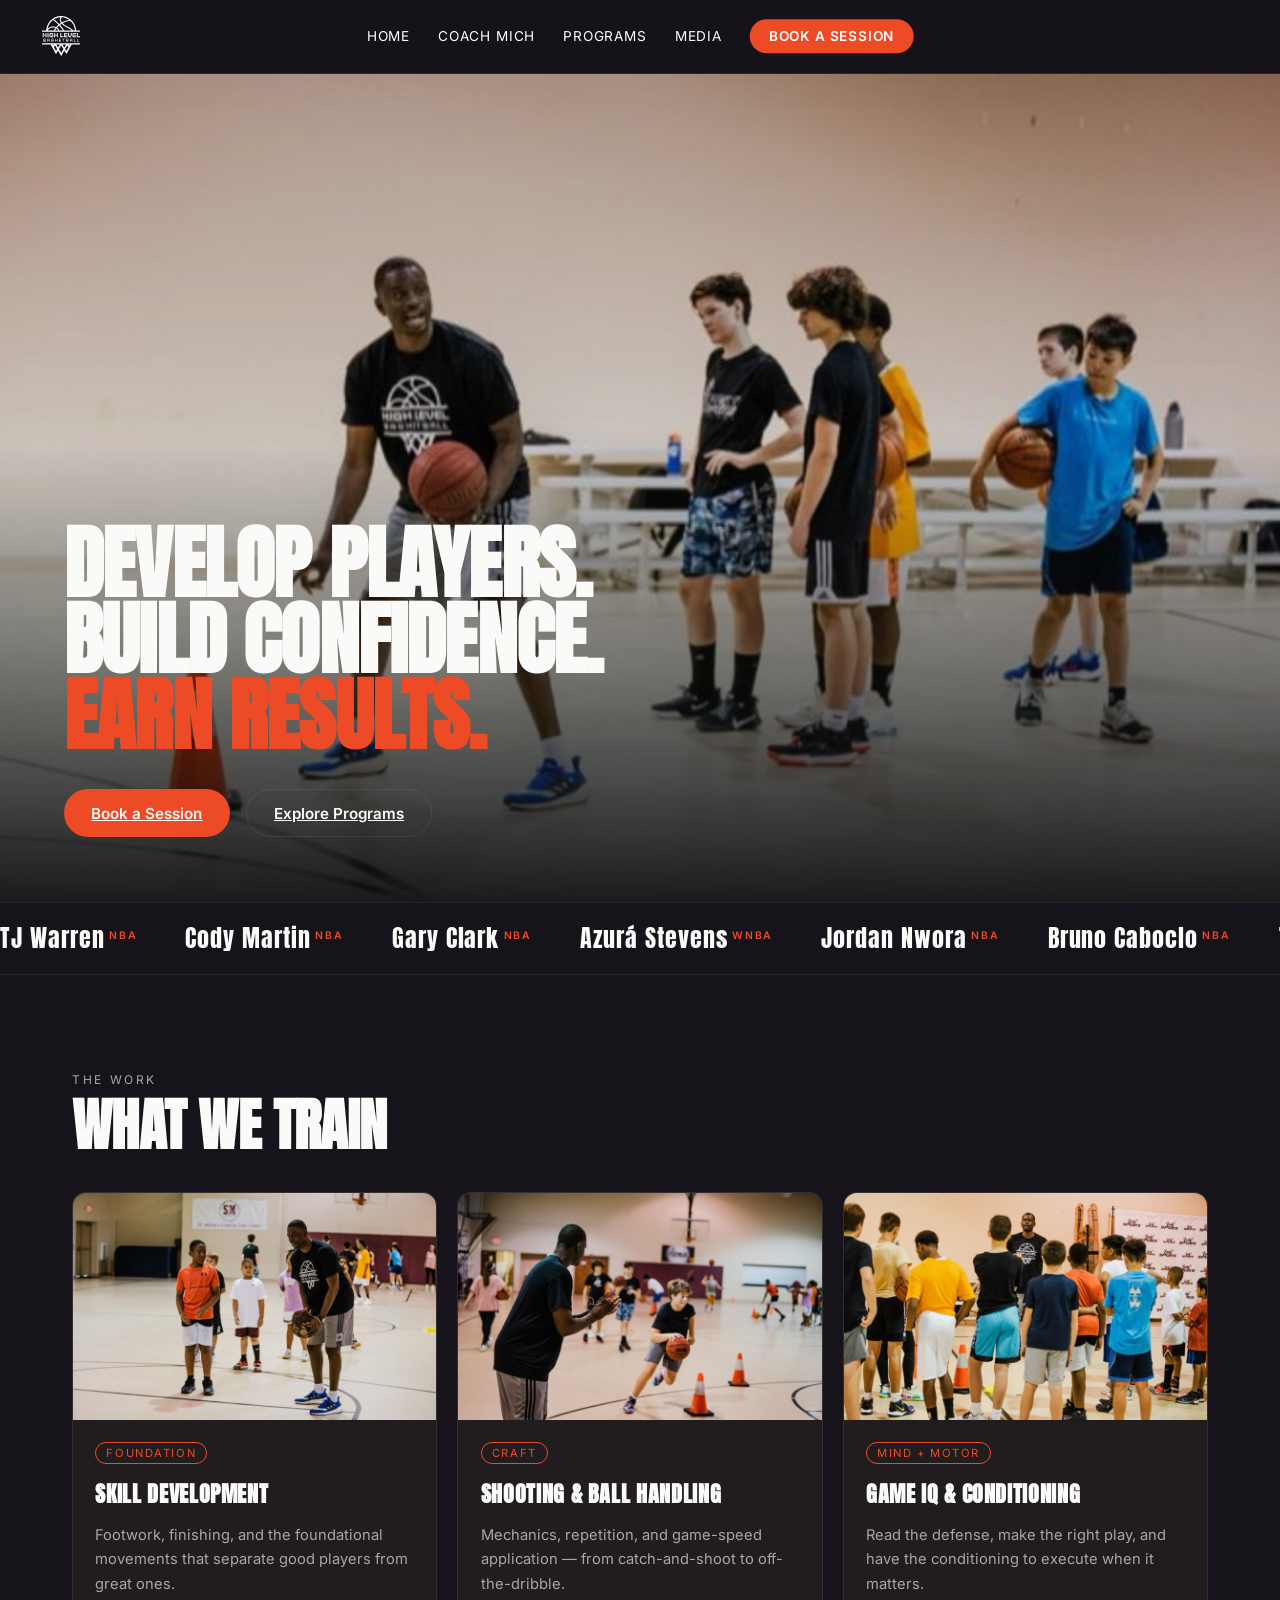
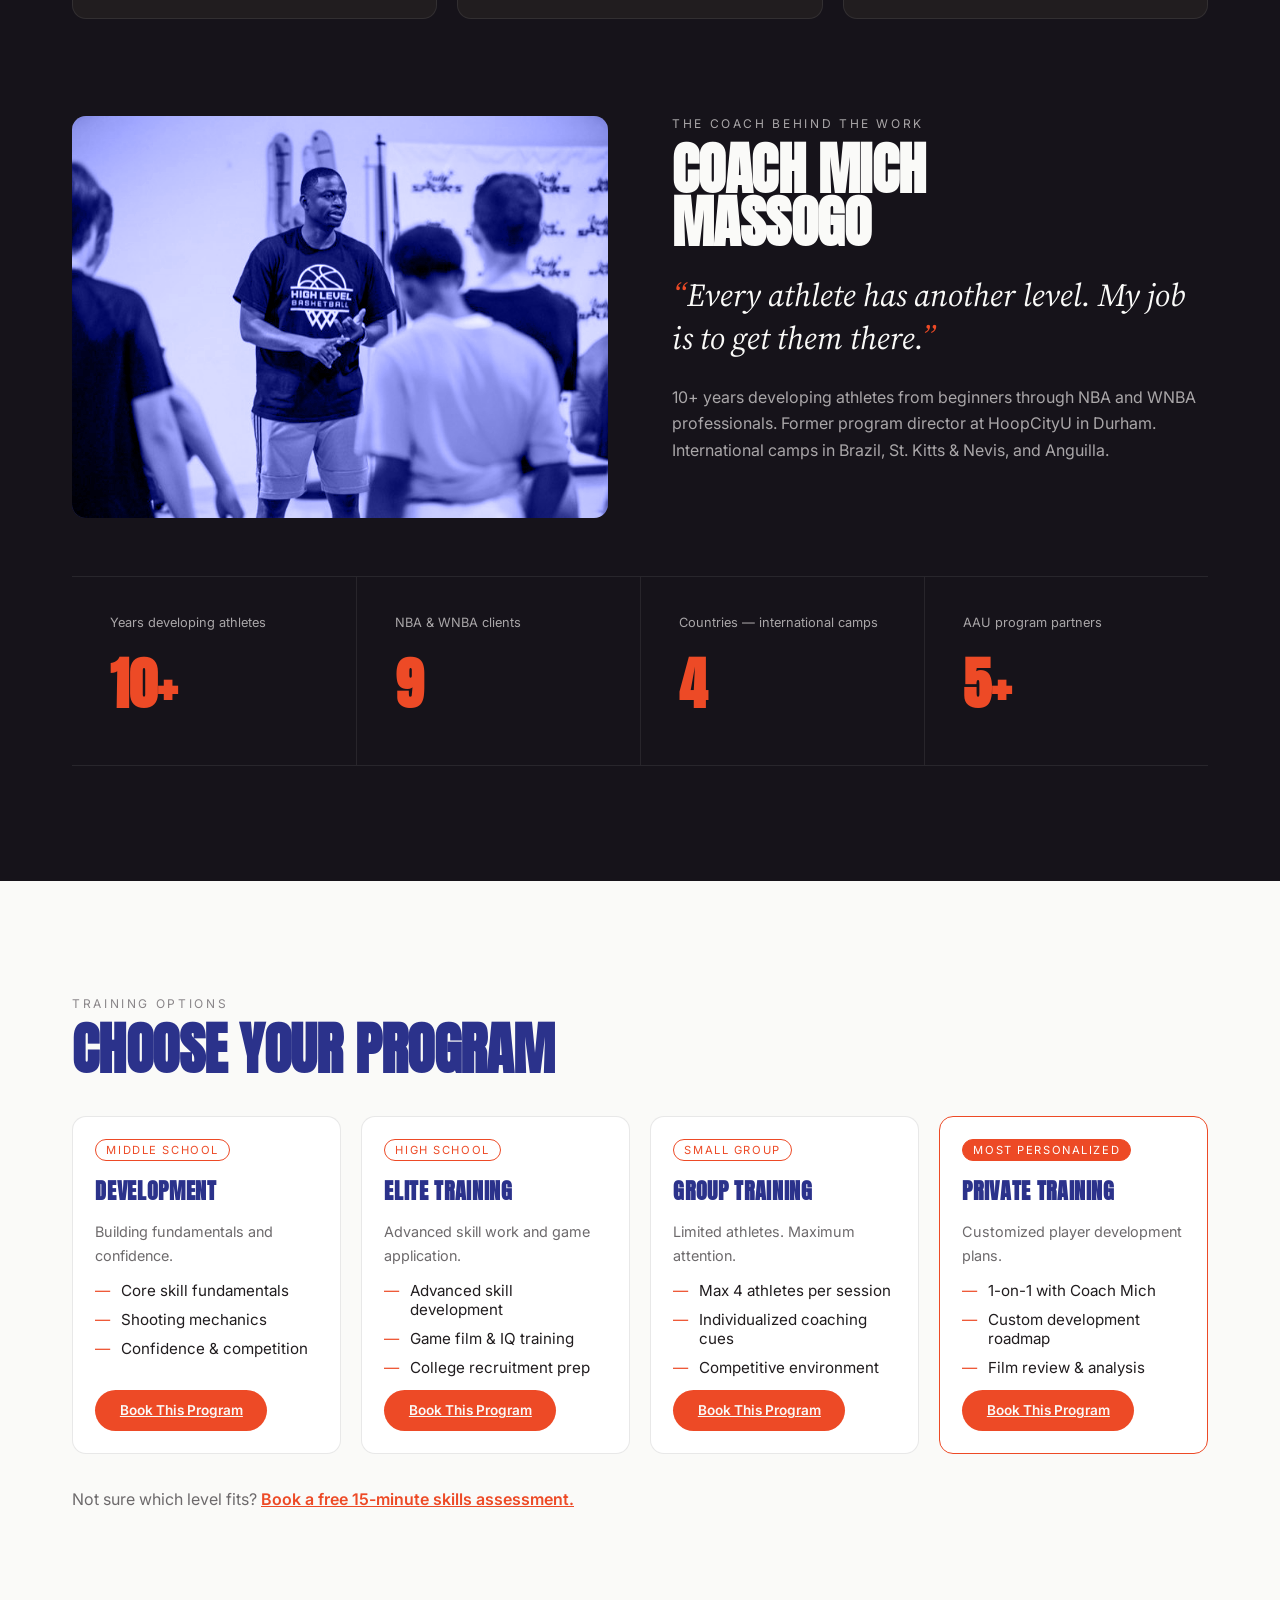
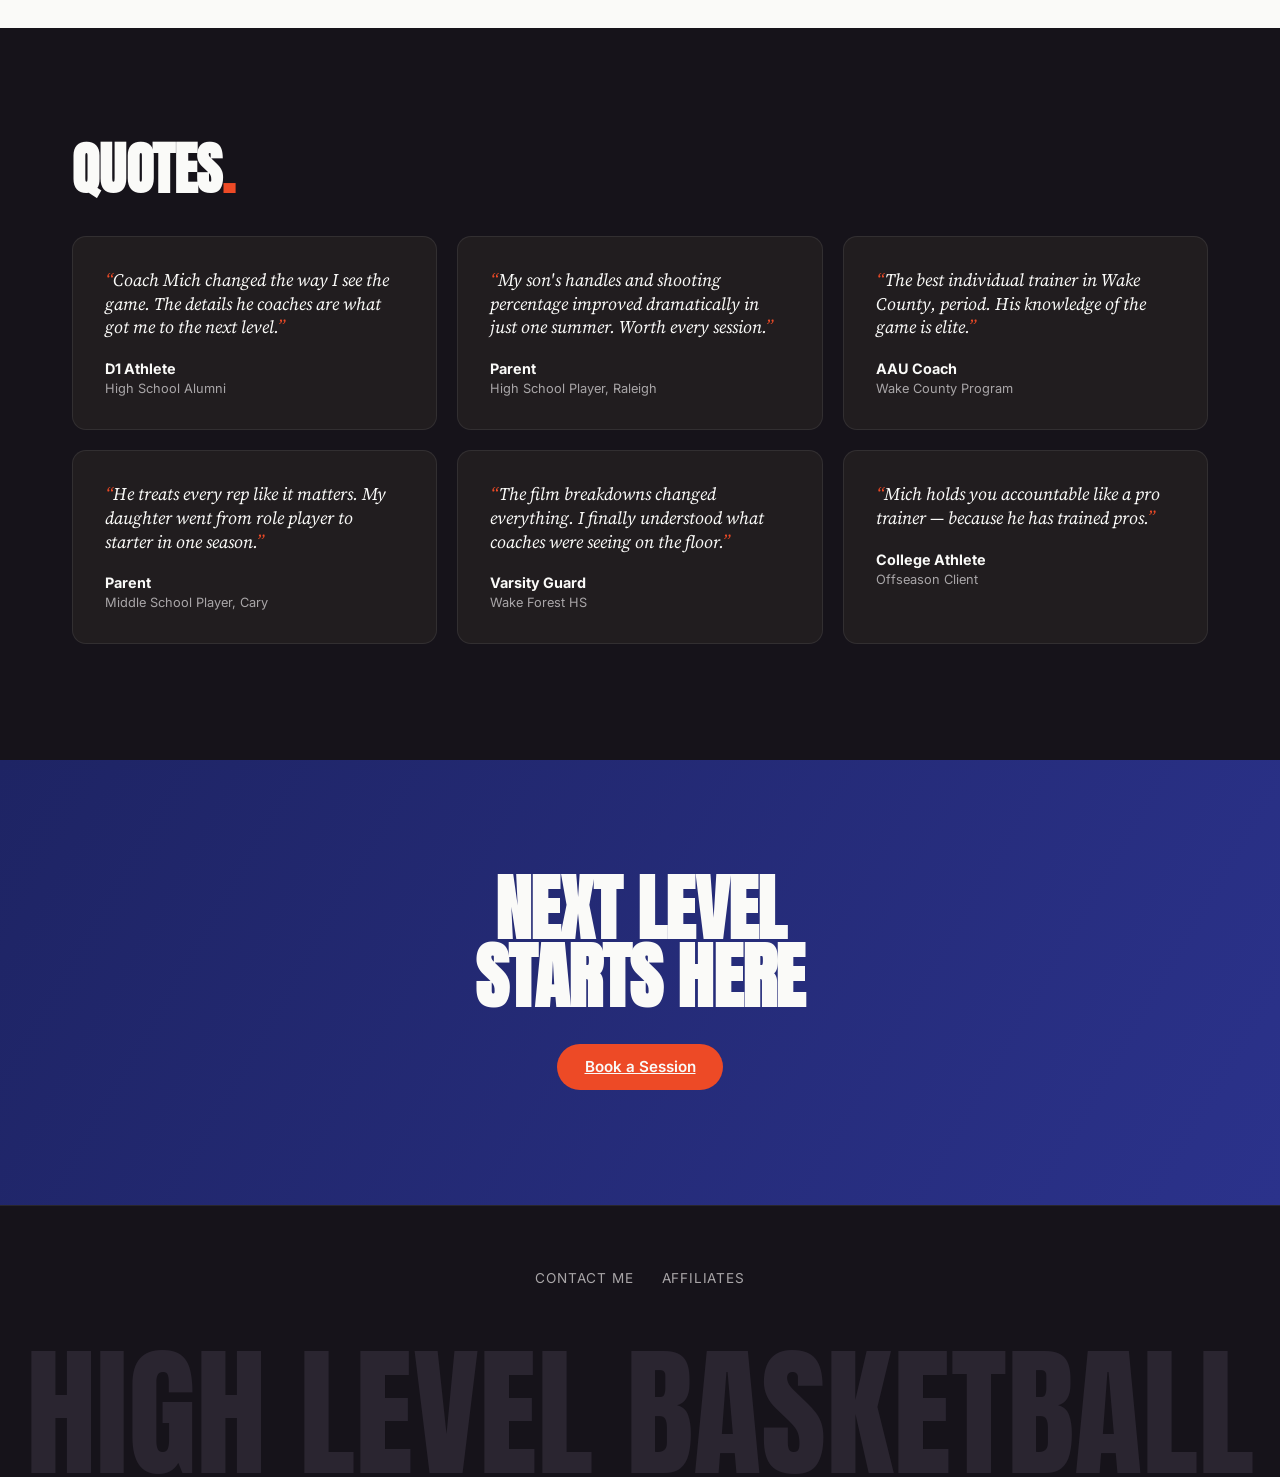
==== commit 324b4b8d: "Round 1: footer trim, mobile hamburger nav, first-paint fade Co-Authored-By: Claude Fable 5 <noreply" ====
--- a/index.html
+++ b/index.html
@@ -3,6 +3,7 @@
 <head>
   <meta charset="utf-8">
   <meta name="viewport" content="width=device-width, initial-scale=1">
+  <style>html{background:#16131a}body{opacity:0}</style>
   <title>High Level Basketball — Player Development in Wake County, NC</title>
   <link rel="preconnect" href="https://fonts.googleapis.com">
   <link rel="preconnect" href="https://fonts.gstatic.com" crossorigin>
@@ -287,9 +288,6 @@
   <footer class="hlt-footer">
     <div class="wrap hlt-section--tight" style="display:flex; justify-content:center; align-items:center">
       <div class="hlt-nav__links" style="margin:0; white-space:nowrap">
-        <a href="#coach">About</a>
-        <a href="#programs">Programs</a>
-        <a href="book.html">Book</a>
         <a href="#contact">Contact Me</a>
         <a href="#affiliates">Affiliates</a>
       </div>
--- a/assets/custom.css
+++ b/assets/custom.css
@@ -732,3 +732,73 @@
   .hlt-contact.is-in .frag { animation: none; opacity: 1; }
   .hlt-contact__backdrop { transition: none; }
 }
+
+/* ============================================================
+   v0.8 — first-paint fade + mobile hamburger nav
+   ============================================================ */
+/* pages carry a critical inline `body{opacity:0}`; once this sheet
+   arrives the page fades in instead of flashing */
+body[data-hlt-theme] { opacity: 1; transition: opacity 0.45s var(--hlt-ease); }
+
+.hlt-nav__toggle {
+  display: none;
+  margin-inline-start: auto;
+  width: 42px;
+  height: 42px;
+  border: 1px solid var(--hlt-line);
+  border-radius: 10px;
+  background: transparent;
+  cursor: pointer;
+  position: relative;
+}
+.hlt-nav__toggle span,
+.hlt-nav__toggle::before,
+.hlt-nav__toggle::after {
+  content: '';
+  position: absolute;
+  left: 11px;
+  right: 11px;
+  height: 2px;
+  background: #fff;
+  border-radius: 2px;
+  transition: transform 0.3s var(--hlt-ease), opacity 0.3s var(--hlt-ease), top 0.3s var(--hlt-ease);
+}
+.hlt-nav__toggle::before { top: 14px; }
+.hlt-nav__toggle span { top: 20px; }
+.hlt-nav__toggle::after { top: 26px; }
+.hlt-nav.menu-open .hlt-nav__toggle::before { top: 20px; transform: rotate(45deg); }
+.hlt-nav.menu-open .hlt-nav__toggle span { opacity: 0; }
+.hlt-nav.menu-open .hlt-nav__toggle::after { top: 20px; transform: rotate(-45deg); }
+
+@media (max-width: 780px) {
+  .hlt-nav__toggle { display: block; }
+  .hlt-nav .hlt-nav__links {
+    position: absolute;
+    left: 0;
+    right: 0;
+    top: 100%;
+    transform: none;
+    flex-direction: column;
+    align-items: stretch;
+    gap: 0;
+    padding: 0.5rem 1.25rem 1.25rem;
+    background: color-mix(in srgb, var(--hlt-bg) 96%, transparent);
+    backdrop-filter: blur(14px);
+    -webkit-backdrop-filter: blur(14px);
+    border-bottom: 1px solid var(--hlt-line);
+    white-space: normal;
+    display: none;
+  }
+  .hlt-nav.menu-open .hlt-nav__links { display: flex; }
+  .hlt-nav .hlt-nav__links a {
+    padding: 0.9rem 0.25rem;
+    border-bottom: 1px solid var(--hlt-line);
+    font-size: 1rem;
+  }
+  .hlt-nav .hlt-nav__links a:last-child { border-bottom: 0; }
+  .hlt-nav .hlt-nav__links .hlt-btn {
+    justify-content: center;
+    margin-top: 0.9rem;
+    border-bottom: 0;
+  }
+}
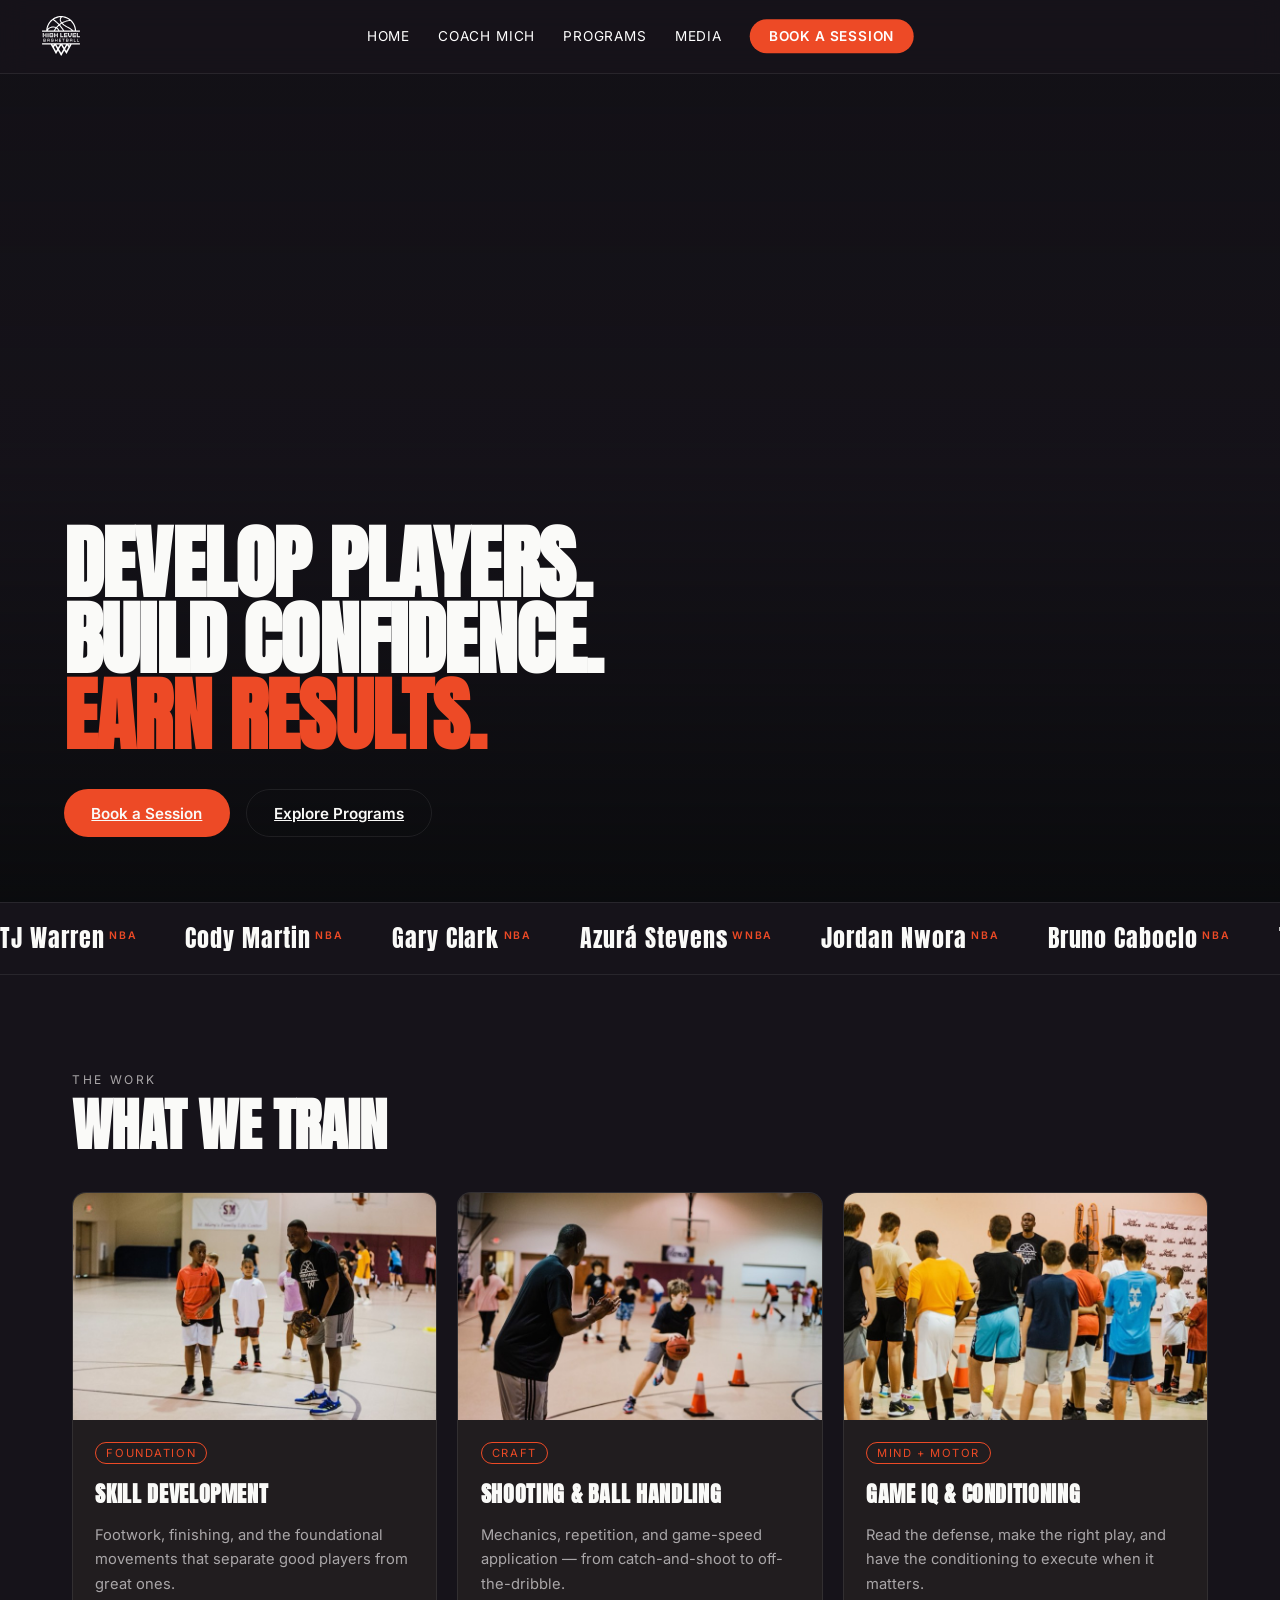
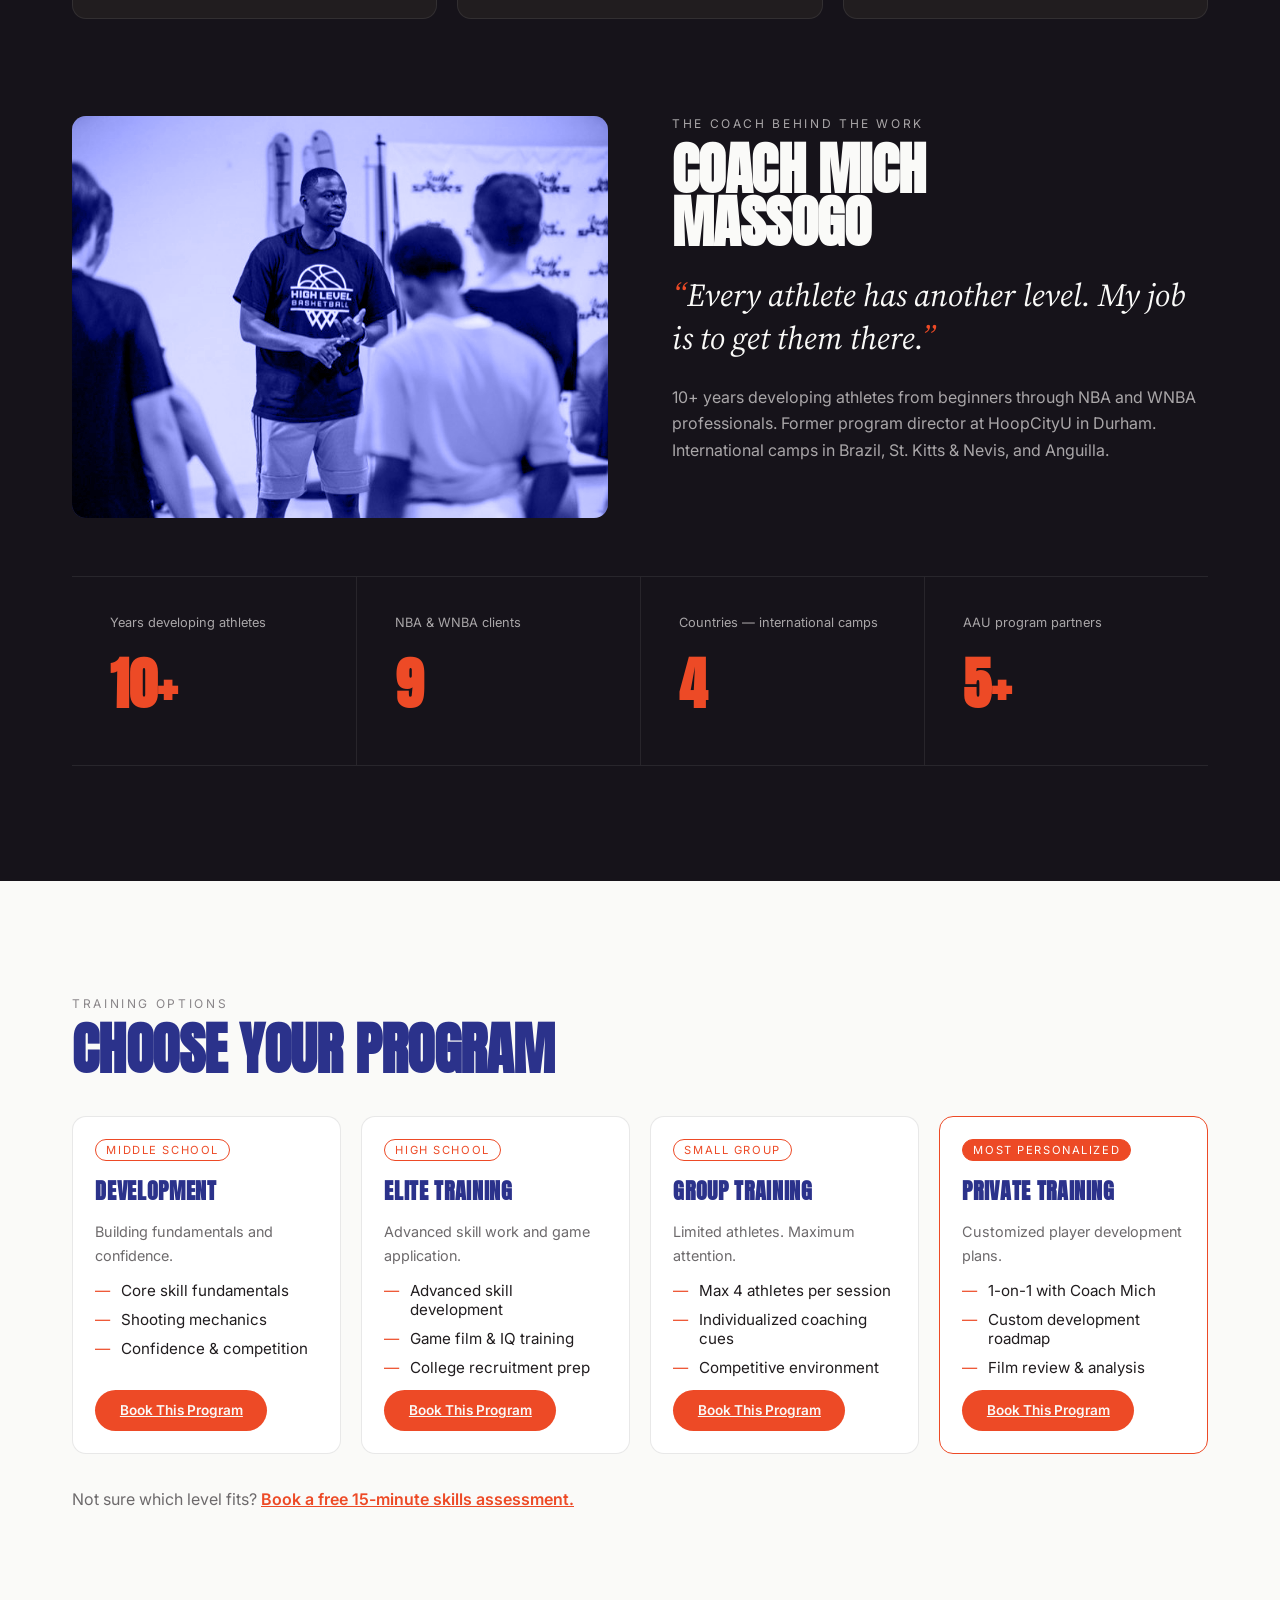
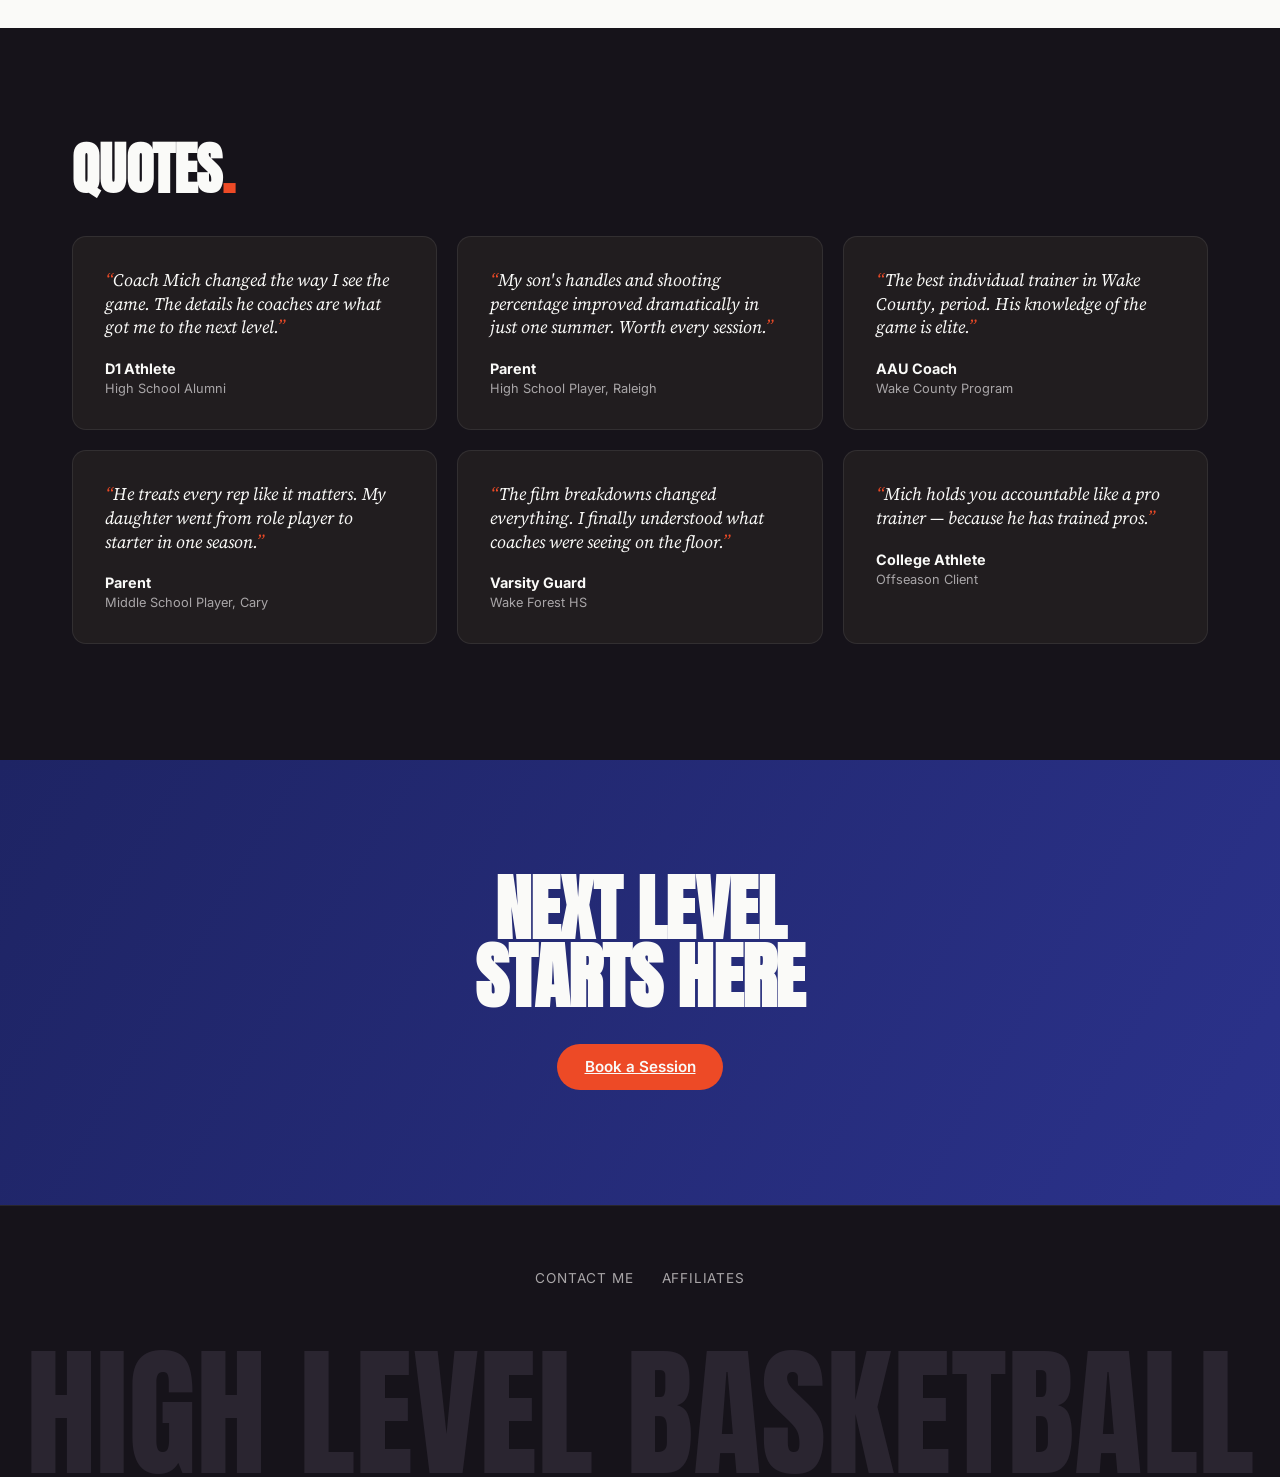
==== commit 8b90d5f2: "Round 2: mobile film zoom, gallery lazy-load fix, poster flash removal Co-Authored-By: Claude Fable " ====
--- a/index.html
+++ b/index.html
@@ -67,7 +67,7 @@
        its hoop-energy moment is earmarked for reuse.) -->
   <header class="hlt-hero" id="hero">
     <div class="hlt-hero__media">
-      <video autoplay muted playsinline poster="assets/img/hlb-photo-1.jpg">
+      <video autoplay muted playsinline>
         <source src="assets/hero-loop.mp4" type="video/mp4">
       </video>
     </div>
--- a/assets/custom.css
+++ b/assets/custom.css
@@ -802,3 +802,17 @@
     border-bottom: 0;
   }
 }
+
+/* ============================================================
+   v0.9 — mobile framing: the 16:9 films compose their subject
+   for landscape; on portrait phones, zoom them in
+   ============================================================ */
+@media (max-width: 780px) {
+  /* home: logo-build overlay large enough to read */
+  .hlt-brand-video { width: 185%; max-width: none; top: 36%; }
+  /* media: hoop-energy header punched in */
+  .fr-hero .hlt-hero__media video {
+    transform: scale(1.7);
+    transform-origin: 50% 44%;
+  }
+}
